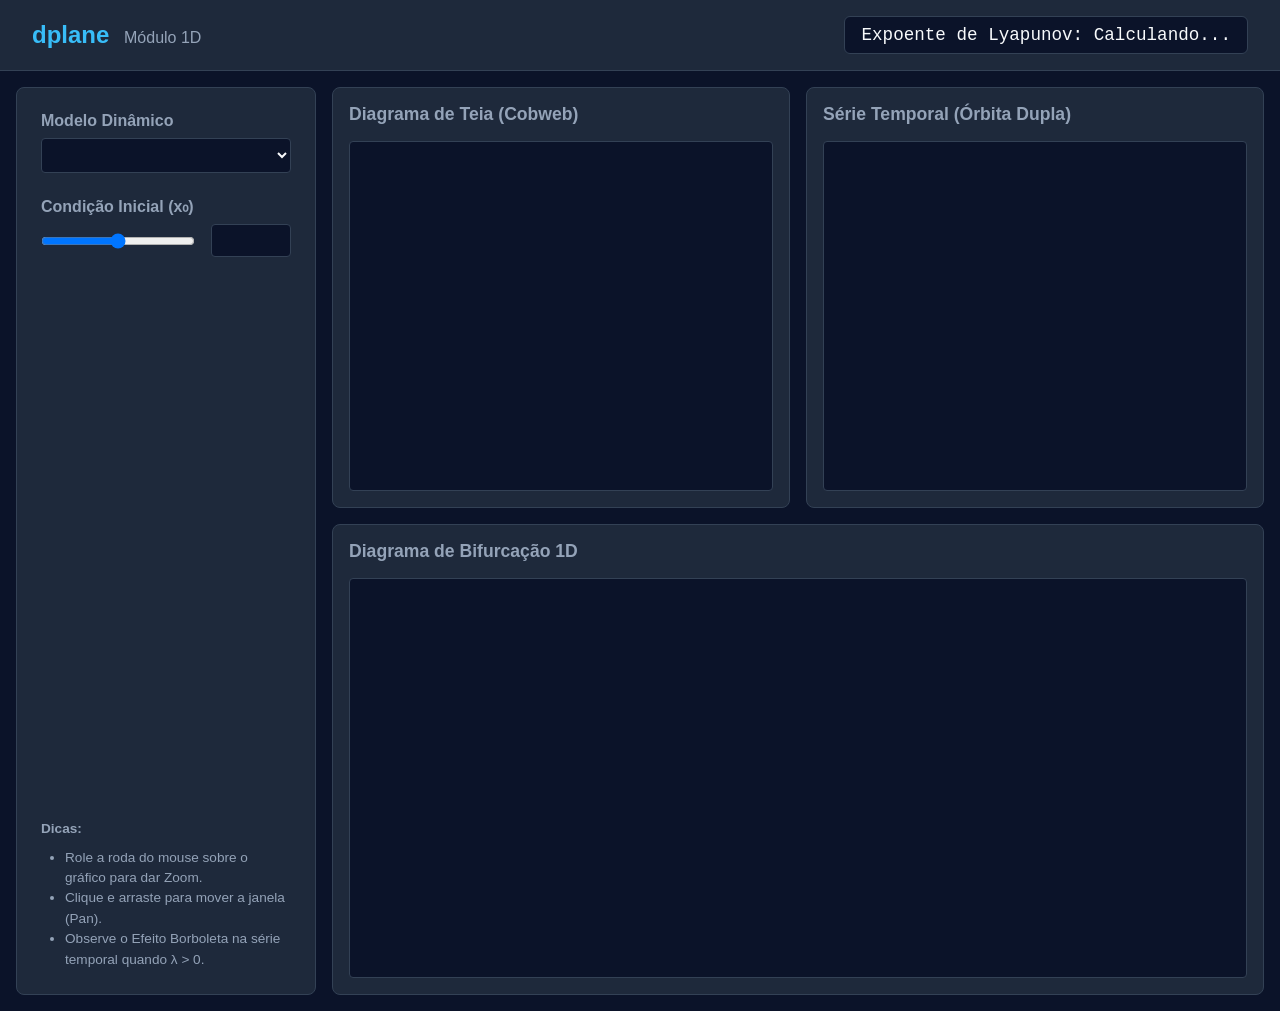
==== index.html @ 2f94701d "Adiciona interface principal em HTML e tema CSS" ====
<!DOCTYPE html>
<html lang="pt-BR">
<head>
    <meta charset="UTF-8">
    <meta name="viewport" content="width=device-width, initial-scale=1.0">
    <title>dplane | Sistemas Dinâmicos Discretos</title>
    <link rel="stylesheet" href="css/main.css">
</head>
<body>
    <header class="top-bar">
        <h1>dplane <span class="subtitle">Módulo 1D</span></h1>
        <div class="diagnostic-badge">
            Expoente de Lyapunov: <span id="lyapunov-value">Calculando...</span>
        </div>
    </header>

    <main class="dashboard">
        <!-- Painel de Controles Lateral -->
        <aside class="control-panel">
            <div class="control-group">
                <label for="model-select">Modelo Dinâmico</label>
                <select id="model-select"></select>
            </div>

            <div class="control-group">
                <label>Condição Inicial (x₀)</label>
                <div class="input-row">
                    <input type="range" id="x0-slider" min="0" max="1" step="0.01">
                    <input type="number" id="x0-input" step="0.01">
                </div>
            </div>

            <div id="sliders-container" class="sliders-container">
                <!-- Sliders injetados pelo app.js entrarão aqui -->
            </div>
            
            <div class="instructions">
                <p><strong>Dicas:</strong></p>
                <ul>
                    <li>Role a roda do mouse sobre o gráfico para dar Zoom.</li>
                    <li>Clique e arraste para mover a janela (Pan).</li>
                    <li>Observe o Efeito Borboleta na série temporal quando λ > 0.</li>
                </ul>
            </div>
        </aside>

        <!-- Área dos Gráficos -->
        <section class="plots-area">
            <div class="plot-card">
                <h2>Diagrama de Teia (Cobweb)</h2>
                <canvas id="cobweb-canvas"></canvas>
            </div>
            <div class="plot-card">
                <h2>Série Temporal (Órbita Dupla)</h2>
                <canvas id="timeseries-canvas"></canvas>
            </div>
            <div class="plot-card full-width">
                <h2>Diagrama de Bifurcação 1D</h2>
                <canvas id="bifurcation-canvas"></canvas>
            </div>
        </section>
    </main>

    <!-- Carrega o aplicativo como módulo ES6 -->
    <script type="module" src="js/app.js"></script>
</body>
</html>
---- css/main.css ----
/* css/main.css */
:root {
    --bg-dark: #0b1329;
    --panel-bg: #1e293b;
    --text-main: #f8fafc;
    --text-muted: #94a3b8;
    --accent: #38bdf8;
    --border: #334155;
}

* {
    box-sizing: border-box;
    margin: 0;
    padding: 0;
}

body {
    font-family: -apple-system, BlinkMacSystemFont, "Segoe UI", Roboto, Helvetica, Arial, sans-serif;
    background-color: var(--bg-dark);
    color: var(--text-main);
    display: flex;
    flex-direction: column;
    min-height: 100vh;
}

.top-bar {
    display: flex;
    justify-content: space-between;
    align-items: center;
    padding: 1rem 2rem;
    background-color: var(--panel-bg);
    border-bottom: 1px solid var(--border);
}

.top-bar h1 {
    font-size: 1.5rem;
    color: var(--accent);
}

.subtitle {
    font-size: 1rem;
    color: var(--text-muted);
    font-weight: normal;
    margin-left: 0.5rem;
}

.diagnostic-badge {
    background-color: var(--bg-dark);
    padding: 0.5rem 1rem;
    border-radius: 6px;
    font-family: monospace;
    font-size: 1.1rem;
    border: 1px solid var(--border);
}

.dashboard {
    display: flex;
    flex: 1;
    padding: 1rem;
    gap: 1rem;
}

.control-panel {
    width: 300px;
    background-color: var(--panel-bg);
    padding: 1.5rem;
    border-radius: 8px;
    display: flex;
    flex-direction: column;
    gap: 1.5rem;
    border: 1px solid var(--border);
}

.control-group label {
    display: block;
    margin-bottom: 0.5rem;
    font-weight: 600;
    color: var(--text-muted);
}

select, input[type="number"] {
    width: 100%;
    padding: 0.5rem;
    background-color: var(--bg-dark);
    color: var(--text-main);
    border: 1px solid var(--border);
    border-radius: 4px;
}

.input-row {
    display: flex;
    align-items: center;
    gap: 1rem;
}

.input-row input[type="range"] {
    flex: 1;
}

.input-row input[type="number"] {
    width: 80px;
}

.slider-group {
    margin-bottom: 1rem;
}

.slider-group label {
    display: block;
    margin-bottom: 0.25rem;
    font-size: 0.9rem;
}

.slider-group input[type="range"] {
    width: 100%;
}

.instructions {
    margin-top: auto;
    font-size: 0.85rem;
    color: var(--text-muted);
    line-height: 1.5;
}

.instructions ul {
    padding-left: 1.5rem;
    margin-top: 0.5rem;
}

.plots-area {
    flex: 1;
    display: grid;
    grid-template-columns: 1fr 1fr;
    grid-template-rows: auto auto;
    gap: 1rem;
}

.plot-card {
    background-color: var(--panel-bg);
    border-radius: 8px;
    padding: 1rem;
    border: 1px solid var(--border);
    display: flex;
    flex-direction: column;
}

.plot-card.full-width {
    grid-column: 1 / -1;
}

.plot-card h2 {
    font-size: 1.1rem;
    margin-bottom: 1rem;
    color: var(--text-muted);
}

canvas {
    width: 100%;
    height: 350px;
    background-color: var(--bg-dark);
    border-radius: 4px;
    border: 1px solid var(--border);
    cursor: crosshair;
}

.plot-card.full-width canvas {
    height: 400px;
}
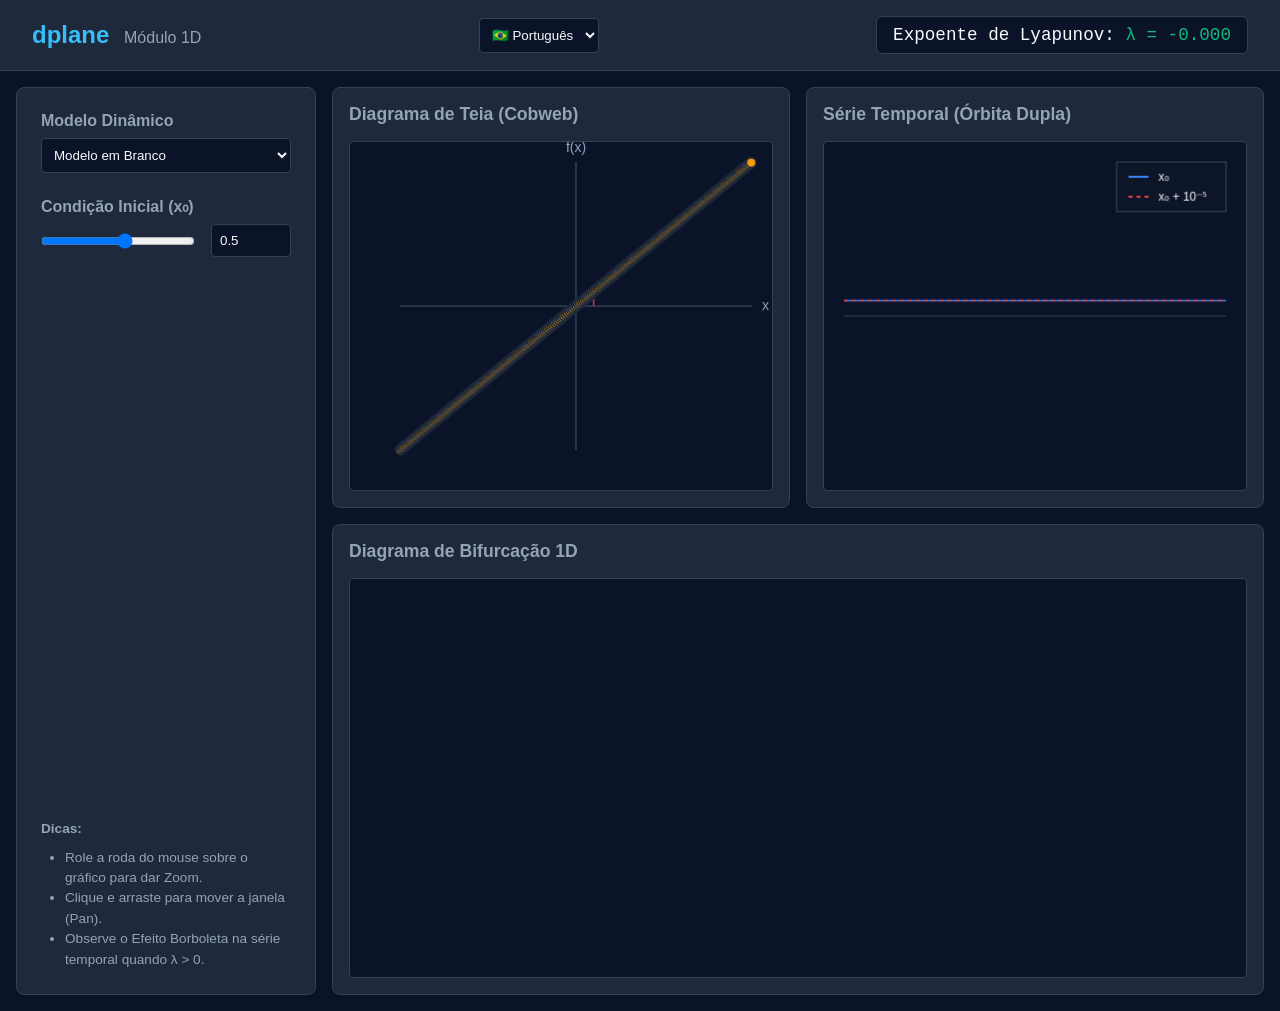
==== commit d4f75143: "Implementa suporte a internacionalizacao (i18n) e inicia a fundacao do Modulo 2D" ====
--- a/index.html
+++ b/index.html
@@ -8,9 +8,19 @@
 </head>
 <body>
     <header class="top-bar">
-        <h1>dplane <span class="subtitle">Módulo 1D</span></h1>
+        <h1><span data-i18n="title.main">dplane</span> <span class="subtitle" data-i18n="title.module">Módulo 1D</span></h1>
+        
+        <!-- Seletor de Idiomas -->
+        <div class="lang-selector">
+            <select id="lang-select">
+                <option value="pt">🇧🇷 Português</option>
+                <option value="en">🇺🇸 English</option>
+                <option value="es">🇪🇸 Español</option>
+            </select>
+        </div>
+
         <div class="diagnostic-badge">
-            Expoente de Lyapunov: <span id="lyapunov-value">Calculando...</span>
+            <span data-i18n="label.lyapunov">Expoente de Lyapunov:</span> <span id="lyapunov-value">Calculando...</span>
         </div>
     </header>
 
@@ -18,12 +28,12 @@
         <!-- Painel de Controles Lateral -->
         <aside class="control-panel">
             <div class="control-group">
-                <label for="model-select">Modelo Dinâmico</label>
+                <label for="model-select" data-i18n="label.model">Modelo Dinâmico</label>
                 <select id="model-select"></select>
             </div>
 
             <div class="control-group">
-                <label>Condição Inicial (x₀)</label>
+                <label data-i18n="label.initial_condition">Condição Inicial (x₀)</label>
                 <div class="input-row">
                     <input type="range" id="x0-slider" min="0" max="1" step="0.01">
                     <input type="number" id="x0-input" step="0.01">
@@ -35,11 +45,11 @@
             </div>
             
             <div class="instructions">
-                <p><strong>Dicas:</strong></p>
+                <p><strong data-i18n="tips.title">Dicas:</strong></p>
                 <ul>
-                    <li>Role a roda do mouse sobre o gráfico para dar Zoom.</li>
-                    <li>Clique e arraste para mover a janela (Pan).</li>
-                    <li>Observe o Efeito Borboleta na série temporal quando λ > 0.</li>
+                    <li data-i18n="tips.zoom">Role a roda do mouse sobre o gráfico para dar Zoom.</li>
+                    <li data-i18n="tips.pan">Clique e arraste para mover a janela (Pan).</li>
+                    <li data-i18n="tips.butterfly">Observe o Efeito Borboleta na série temporal quando λ > 0.</li>
                 </ul>
             </div>
         </aside>
@@ -47,21 +57,21 @@
         <!-- Área dos Gráficos -->
         <section class="plots-area">
             <div class="plot-card">
-                <h2>Diagrama de Teia (Cobweb)</h2>
+                <h2 data-i18n="plot.cobweb">Diagrama de Teia (Cobweb)</h2>
                 <canvas id="cobweb-canvas"></canvas>
             </div>
             <div class="plot-card">
-                <h2>Série Temporal (Órbita Dupla)</h2>
+                <h2 data-i18n="plot.timeseries">Série Temporal (Órbita Dupla)</h2>
                 <canvas id="timeseries-canvas"></canvas>
             </div>
             <div class="plot-card full-width">
-                <h2>Diagrama de Bifurcação 1D</h2>
+                <h2 data-i18n="plot.bifurcation">Diagrama de Bifurcação 1D</h2>
                 <canvas id="bifurcation-canvas"></canvas>
             </div>
         </section>
     </main>
 
-    <!-- Carrega o aplicativo como módulo ES6 -->
-    <script type="module" src="js/app.js"></script>
+<!-- Carrega o aplicativo como módulo ES6 -->
+    <script type="module" src="js/app.js?v=2"></script>
 </body>
 </html>
--- a/css/main.css
+++ b/css/main.css
@@ -166,3 +166,32 @@
 .plot-card.full-width canvas {
     height: 400px;
 }
+/* Estilos para os limites ajustáveis dos sliders */
+.slider-bounds-row {
+    display: flex;
+    align-items: center;
+    gap: 0.5rem;
+}
+
+.slider-bounds-row input[type="range"] {
+    flex: 1;
+}
+
+.bound-input {
+    width: 65px !important;
+    padding: 0.25rem !important;
+    font-size: 0.85rem;
+    text-align: center;
+    background-color: var(--bg-dark);
+    color: var(--text-muted);
+    border: 1px solid var(--border);
+    border-radius: 4px;
+    -moz-appearance: textfield; /* Remove as setinhas no Firefox */
+}
+
+/* Remove as setinhas numéricas no Chrome/Edge */
+.bound-input::-webkit-outer-spin-button,
+.bound-input::-webkit-inner-spin-button {
+    -webkit-appearance: none;
+    margin: 0;
+}
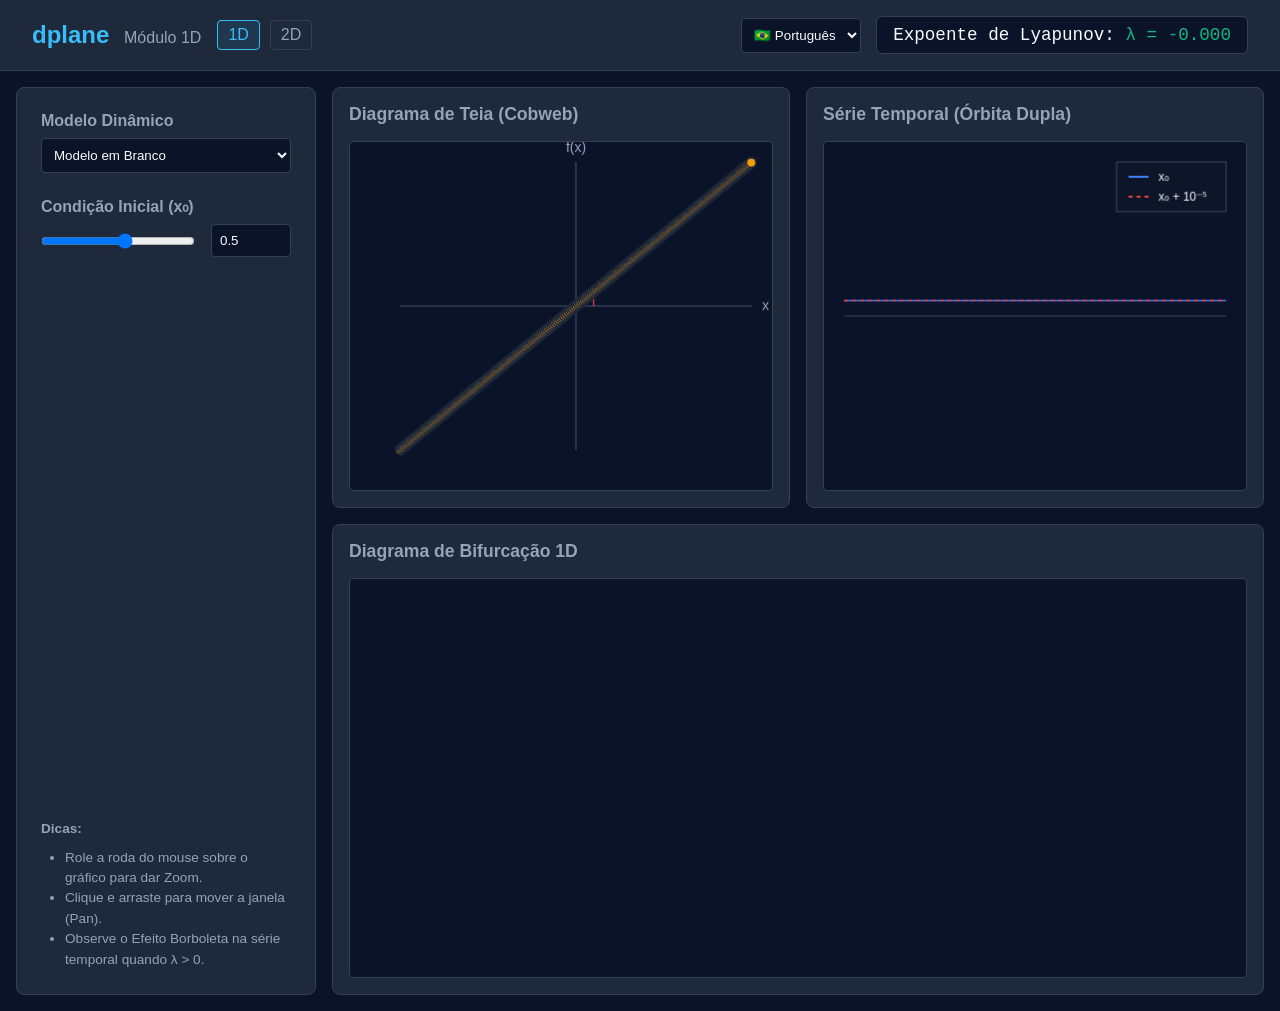
==== commit bab2fcd3: "feat: versão inicial estrutural do dplane com módulos 1D e 2D" ====
--- a/index.html
+++ b/index.html
@@ -7,11 +7,20 @@
     <link rel="stylesheet" href="css/main.css">
 </head>
 <body>
-    <header class="top-bar">
-        <h1><span data-i18n="title.main">dplane</span> <span class="subtitle" data-i18n="title.module">Módulo 1D</span></h1>
+   <header class="top-bar">
+        <h1>
+            <span data-i18n="title.main">dplane</span> 
+            <span class="subtitle" data-i18n="title.module">Módulo 1D</span>
+        </h1>
+        
+        <!-- Navegação entre os módulos -->
+        <nav class="module-nav" style="margin-left: 1rem; display: flex; gap: 10px;">
+            <a href="index.html" class="nav-btn active" style="color: var(--accent); text-decoration: none; padding: 5px 10px; border: 1px solid var(--accent); border-radius: 4px; background: rgba(56, 189, 248, 0.1);">1D</a>
+            <a href="2d.html" class="nav-btn" style="color: var(--text-muted); text-decoration: none; padding: 5px 10px; border: 1px solid var(--border); border-radius: 4px;">2D</a>
+        </nav>
         
         <!-- Seletor de Idiomas -->
-        <div class="lang-selector">
+        <div class="lang-selector" style="margin-left: auto; margin-right: 15px;">
             <select id="lang-select">
                 <option value="pt">🇧🇷 Português</option>
                 <option value="en">🇺🇸 English</option>
